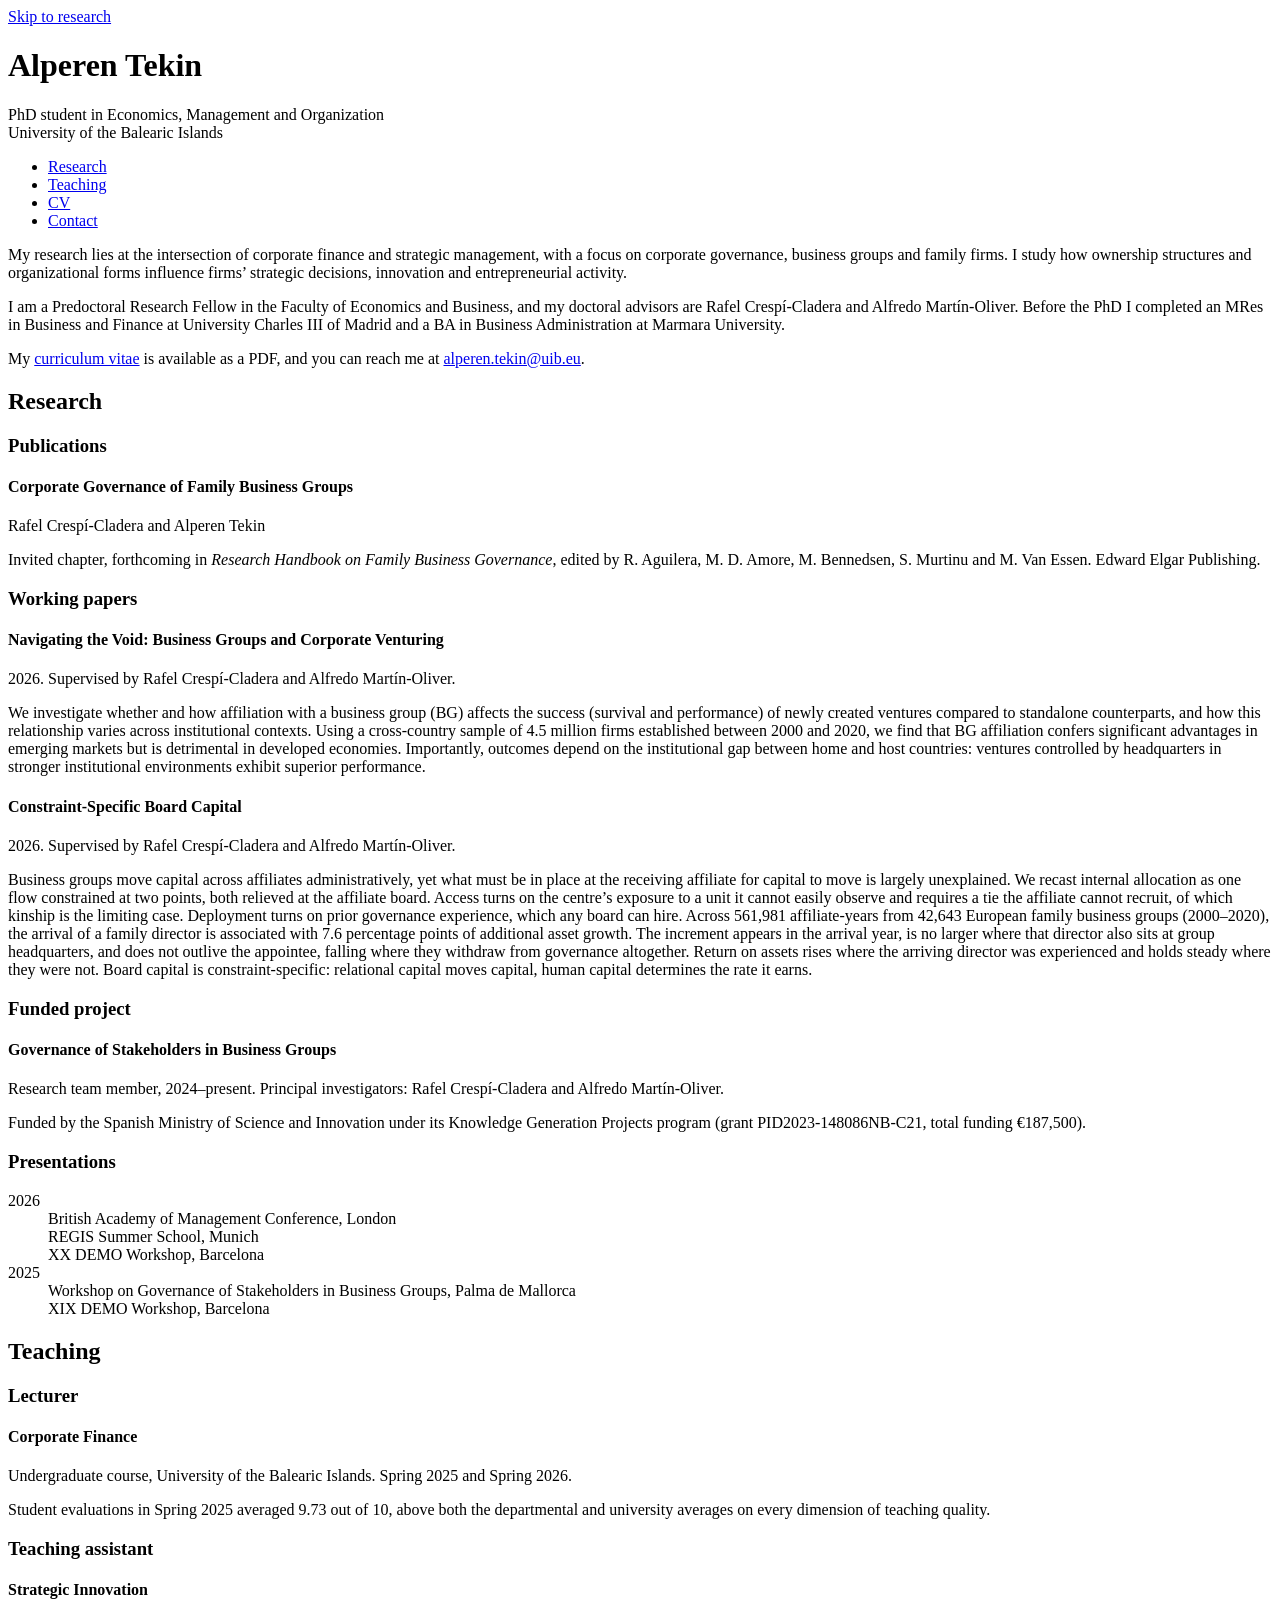
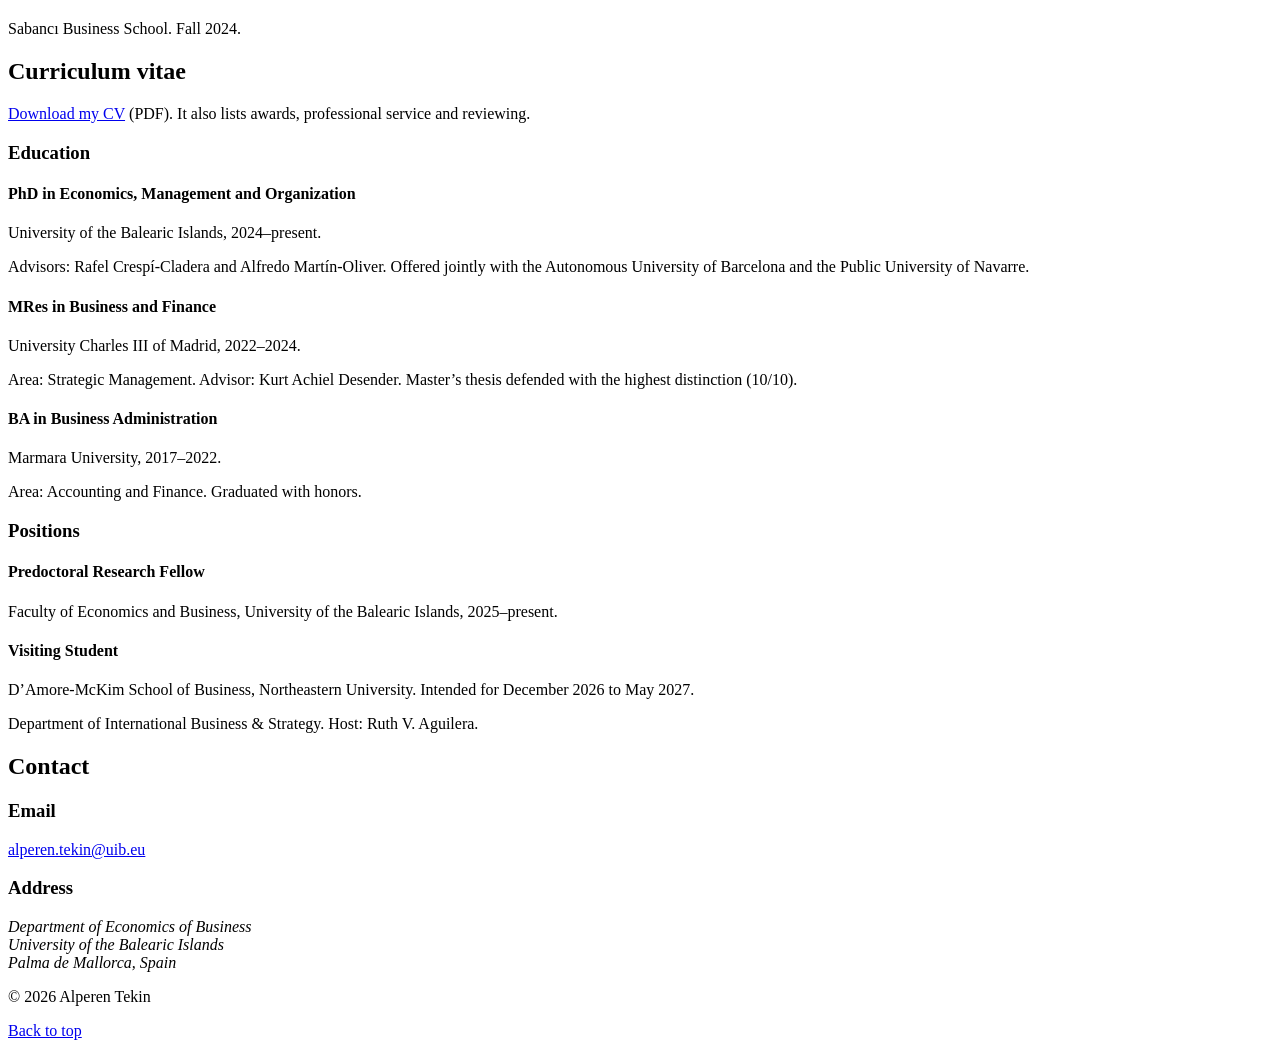
==== index.html @ be1fa484 "Add files via upload" ====
<!doctype html>
<html lang="en">
<head>
  <meta charset="utf-8">
  <meta name="viewport" content="width=device-width, initial-scale=1">
  <meta name="color-scheme" content="light dark">

  <title>Alperen Tekin, University of the Balearic Islands</title>
  <meta name="description" content="Alperen Tekin is a PhD student in Economics, Management and Organization at the University of the Balearic Islands. He studies corporate governance, business groups and family firms.">
  <meta name="author" content="Alperen Tekin">
  <link rel="canonical" href="https://alperen.es/">

  <!-- How the page appears when its link is shared -->
  <meta property="og:type" content="website">
  <meta property="og:url" content="https://alperen.es/">
  <meta property="og:title" content="Alperen Tekin">
  <meta property="og:description" content="PhD student at the University of the Balearic Islands. Research on corporate governance, business groups and family firms.">
  <meta property="og:image" content="https://alperen.es/assets/share.png">
  <meta name="twitter:card" content="summary_large_image">

  <link rel="icon" href="assets/favicon.png" sizes="48x48" type="image/png">
  <link rel="icon" href="assets/favicon.svg" type="image/svg+xml">
  <link rel="apple-touch-icon" href="assets/apple-touch-icon.png">

  <link rel="preload" href="assets/fonts/stix-two-text-latin-wght-normal.woff2" as="font" type="font/woff2" crossorigin>
  <link rel="stylesheet" href="assets/style.css">

  <!-- Tells search engines who this page is about. Keep it in step with the text below. -->
  <script type="application/ld+json">
  {
    "@context": "https://schema.org",
    "@type": "Person",
    "name": "Alperen Tekin",
    "url": "https://alperen.es/",
    "email": "alperen.tekin@uib.eu",
    "jobTitle": "Predoctoral Research Fellow",
    "affiliation": { "@type": "CollegeOrUniversity", "name": "University of the Balearic Islands" },
    "alumniOf": [
      { "@type": "CollegeOrUniversity", "name": "University Charles III of Madrid" },
      { "@type": "CollegeOrUniversity", "name": "Marmara University" }
    ],
    "knowsAbout": ["Corporate governance", "Business groups", "Family firms", "Corporate finance", "Strategic management"]
  }
  </script>
</head>

<body>

<a class="skip" href="#research">Skip to research</a>

<div class="page" id="top">


  <!-- ===================================================================
       NAME AND ROLE
       =================================================================== -->

  <header class="masthead">
    <div>
      <h1 class="name">Alperen Tekin</h1>
      <p class="role">PhD student in Economics, Management and Organization<br>
        University of the Balearic Islands</p>
    </div>

    <!-- PORTRAIT (optional). Save a photo as assets/portrait.jpg, ideally
         800 by 1000 pixels, then delete the two lines marked REMOVE. -->
    <!-- REMOVE
    <img class="portrait" src="assets/portrait.jpg" alt="Portrait of Alperen Tekin" width="800" height="1000">
    REMOVE -->
  </header>


  <main>

  <!-- ===================================================================
       HOME: navigation and introduction
       =================================================================== -->

  <div class="block intro">
    <nav class="nav" aria-label="Sections of this page">
      <ul>
        <li><a href="#research">Research</a></li>
        <li><a href="#teaching">Teaching</a></li>
        <li><a href="#cv">CV</a></li>
        <li><a href="#contact">Contact</a></li>
      </ul>
    </nav>

    <div class="main">
      <p>My research lies at the intersection of corporate finance and strategic management, with a focus on corporate governance, business groups and family firms. I study how ownership structures and organizational forms influence firms’ strategic decisions, innovation and entrepreneurial activity.</p>

      <p>I am a Predoctoral Research Fellow in the Faculty of Economics and Business, and my doctoral advisors are Rafel Crespí-Cladera and Alfredo Martín-Oliver. Before the PhD I completed an MRes in Business and Finance at University Charles III of Madrid and a BA in Business Administration at Marmara University.</p>

      <p>My <a href="alperen-tekin-cv.pdf">curriculum vitae</a> is available as a PDF, and you can reach me at <a href="mailto:alperen.tekin@uib.eu">alperen.tekin@uib.eu</a>.</p>
    </div>
  </div>


  <!-- ===================================================================
       RESEARCH
       =================================================================== -->

  <section class="section" id="research">
    <h2 class="heading">Research</h2>

    <!-- PUBLICATIONS
         To add one, copy an <article class="entry"> block (from its opening
         tag to its closing </article>), paste it where it belongs in the
         order, and change the text. -->
    <div class="block">
      <h3 class="side">Publications</h3>
      <div class="main">

        <article class="entry">
          <h4 class="title">Corporate Governance of Family Business Groups</h4>
          <p class="meta">Rafel Crespí-Cladera and Alperen Tekin</p>
          <p>Invited chapter, forthcoming in <cite>Research Handbook on Family Business Governance</cite>, edited by R. Aguilera, M. D. Amore, M. Bennedsen, S. Murtinu and M. Van Essen. Edward Elgar Publishing.</p>
        </article>

      </div>
    </div>

    <!-- WORKING PAPERS
         Each entry is a title, a grey line (year and who), then the abstract.
         To link a draft, put the PDF in a folder called "papers", delete the
         two lines marked REMOVE around the "links" paragraph, and fill in
         the addresses. -->
    <div class="block">
      <h3 class="side">Working papers</h3>
      <div class="main">

        <article class="entry">
          <h4 class="title">Navigating the Void: Business Groups and Corporate Venturing</h4>
          <p class="meta">2026. Supervised by Rafel Crespí-Cladera and Alfredo Martín-Oliver.</p>
          <p>We investigate whether and how affiliation with a business group (BG) affects the success (survival and performance) of newly created ventures compared to standalone counterparts, and how this relationship varies across institutional contexts. Using a cross-country sample of 4.5 million firms established between 2000 and 2020, we find that BG affiliation confers significant advantages in emerging markets but is detrimental in developed economies. Importantly, outcomes depend on the institutional gap between home and host countries: ventures controlled by headquarters in stronger institutional environments exhibit superior performance.</p>
          <!-- REMOVE
          <p class="links"><a href="papers/navigating-the-void.pdf">PDF</a> <a href="https://ssrn.com/abstract=0000000">SSRN</a></p>
          REMOVE -->
        </article>

        <article class="entry">
          <h4 class="title">Constraint-Specific Board Capital</h4>
          <p class="meta">2026. Supervised by Rafel Crespí-Cladera and Alfredo Martín-Oliver.</p>
          <p>Business groups move capital across affiliates administratively, yet what must be in place at the receiving affiliate for capital to move is largely unexplained. We recast internal allocation as one flow constrained at two points, both relieved at the affiliate board. Access turns on the centre’s exposure to a unit it cannot easily observe and requires a tie the affiliate cannot recruit, of which kinship is the limiting case. Deployment turns on prior governance experience, which any board can hire. Across 561,981 affiliate-years from 42,643 European family business groups (2000–2020), the arrival of a family director is associated with 7.6 percentage points of additional asset growth. The increment appears in the arrival year, is no larger where that director also sits at group headquarters, and does not outlive the appointee, falling where they withdraw from governance altogether. Return on assets rises where the arriving director was experienced and holds steady where they were not. Board capital is constraint-specific: relational capital moves capital, human capital determines the rate it earns.</p>
          <!-- REMOVE
          <p class="links"><a href="papers/constraint-specific-board-capital.pdf">PDF</a> <a href="https://ssrn.com/abstract=0000000">SSRN</a></p>
          REMOVE -->
        </article>

      </div>
    </div>

    <!-- FUNDED PROJECT -->
    <div class="block">
      <h3 class="side">Funded project</h3>
      <div class="main">

        <article class="entry">
          <h4 class="title">Governance of Stakeholders in Business Groups</h4>
          <p class="meta">Research team member, 2024–present. Principal investigators: Rafel Crespí-Cladera and Alfredo Martín-Oliver.</p>
          <p>Funded by the Spanish Ministry of Science and Innovation under its Knowledge Generation Projects program (grant PID2023-148086NB-C21, total funding €187,500).</p>
        </article>

      </div>
    </div>

    <!-- PRESENTATIONS
         A year goes in <dt>, each talk of that year in its own <dd>. -->
    <div class="block">
      <h3 class="side">Presentations</h3>
      <dl class="main dated">
        <dt>2026</dt>
        <dd>British Academy of Management Conference, London</dd>
        <dd>REGIS Summer School, Munich</dd>
        <dd>XX DEMO Workshop, Barcelona</dd>

        <dt>2025</dt>
        <dd>Workshop on Governance of Stakeholders in Business Groups, Palma de Mallorca</dd>
        <dd>XIX DEMO Workshop, Barcelona</dd>
      </dl>
    </div>
  </section>


  <!-- ===================================================================
       TEACHING
       =================================================================== -->

  <section class="section" id="teaching">
    <h2 class="heading">Teaching</h2>

    <div class="block">
      <h3 class="side">Lecturer</h3>
      <div class="main">

        <article class="entry">
          <h4 class="title">Corporate Finance</h4>
          <p class="meta">Undergraduate course, University of the Balearic Islands. Spring 2025 and Spring 2026.</p>
          <p>Student evaluations in Spring 2025 averaged 9.73 out of 10, above both the departmental and university averages on every dimension of teaching quality.</p>
        </article>

      </div>
    </div>

    <div class="block">
      <h3 class="side">Teaching assistant</h3>
      <div class="main">

        <article class="entry">
          <h4 class="title">Strategic Innovation</h4>
          <p class="meta">Sabancı Business School. Fall 2024.</p>
        </article>

      </div>
    </div>
  </section>


  <!-- ===================================================================
       CV
       To update the PDF, upload the new file under the same name,
       alperen-tekin-cv.pdf, and it replaces the old one.
       =================================================================== -->

  <section class="section" id="cv">
    <h2 class="heading">Curriculum vitae</h2>

    <div class="block">
      <p class="main"><a href="alperen-tekin-cv.pdf">Download my CV</a> (PDF). It also lists awards, professional service and reviewing.</p>
    </div>

    <div class="block">
      <h3 class="side">Education</h3>
      <div class="main">

        <article class="entry">
          <h4 class="title">PhD in Economics, Management and Organization</h4>
          <p class="meta">University of the Balearic Islands, 2024–present.</p>
          <p>Advisors: Rafel Crespí-Cladera and Alfredo Martín-Oliver. Offered jointly with the Autonomous University of Barcelona and the Public University of Navarre.</p>
        </article>

        <article class="entry">
          <h4 class="title">MRes in Business and Finance</h4>
          <p class="meta">University Charles III of Madrid, 2022–2024.</p>
          <p>Area: Strategic Management. Advisor: Kurt Achiel Desender. Master’s thesis defended with the highest distinction (10/10).</p>
        </article>

        <article class="entry">
          <h4 class="title">BA in Business Administration</h4>
          <p class="meta">Marmara University, 2017–2022.</p>
          <p>Area: Accounting and Finance. Graduated with honors.</p>
        </article>

      </div>
    </div>

    <div class="block">
      <h3 class="side">Positions</h3>
      <div class="main">

        <article class="entry">
          <h4 class="title">Predoctoral Research Fellow</h4>
          <p class="meta">Faculty of Economics and Business, University of the Balearic Islands, 2025–present.</p>
        </article>

        <article class="entry">
          <h4 class="title">Visiting Student</h4>
          <p class="meta">D’Amore-McKim School of Business, Northeastern University. Intended for December 2026 to May 2027.</p>
          <p>Department of International Business &amp; Strategy. Host: Ruth V. Aguilera.</p>
        </article>

      </div>
    </div>
  </section>


  <!-- ===================================================================
       CONTACT
       =================================================================== -->

  <section class="section" id="contact">
    <h2 class="heading">Contact</h2>

    <div class="block compact">
      <h3 class="side">Email</h3>
      <p class="main"><a href="mailto:alperen.tekin@uib.eu">alperen.tekin@uib.eu</a></p>
    </div>

    <div class="block compact">
      <h3 class="side">Address</h3>
      <address class="main">
        Department of Economics of Business<br>
        University of the Balearic Islands<br>
        Palma de Mallorca, Spain
      </address>
    </div>

    <!-- PROFILES (optional). Delete the two lines marked REMOVE, replace the
         placeholder addresses with your own, and drop any you do not use. -->
    <!-- REMOVE
    <div class="block compact">
      <h3 class="side">Profiles</h3>
      <ul class="main">
        <li><a href="https://scholar.google.com/citations?user=YOUR_ID">Google Scholar</a></li>
        <li><a href="https://orcid.org/0000-0000-0000-0000">ORCID</a></li>
        <li><a href="https://papers.ssrn.com/sol3/cf_dev/AbsByAuth.cfm?per_id=YOUR_ID">SSRN</a></li>
        <li><a href="https://www.linkedin.com/in/YOUR_NAME">LinkedIn</a></li>
      </ul>
    </div>
    REMOVE -->
  </section>

  </main>


  <footer class="footer">
    <p>© 2026 Alperen Tekin</p>
    <p><a href="#top">Back to top</a></p>
  </footer>

</div>

</body>
</html>
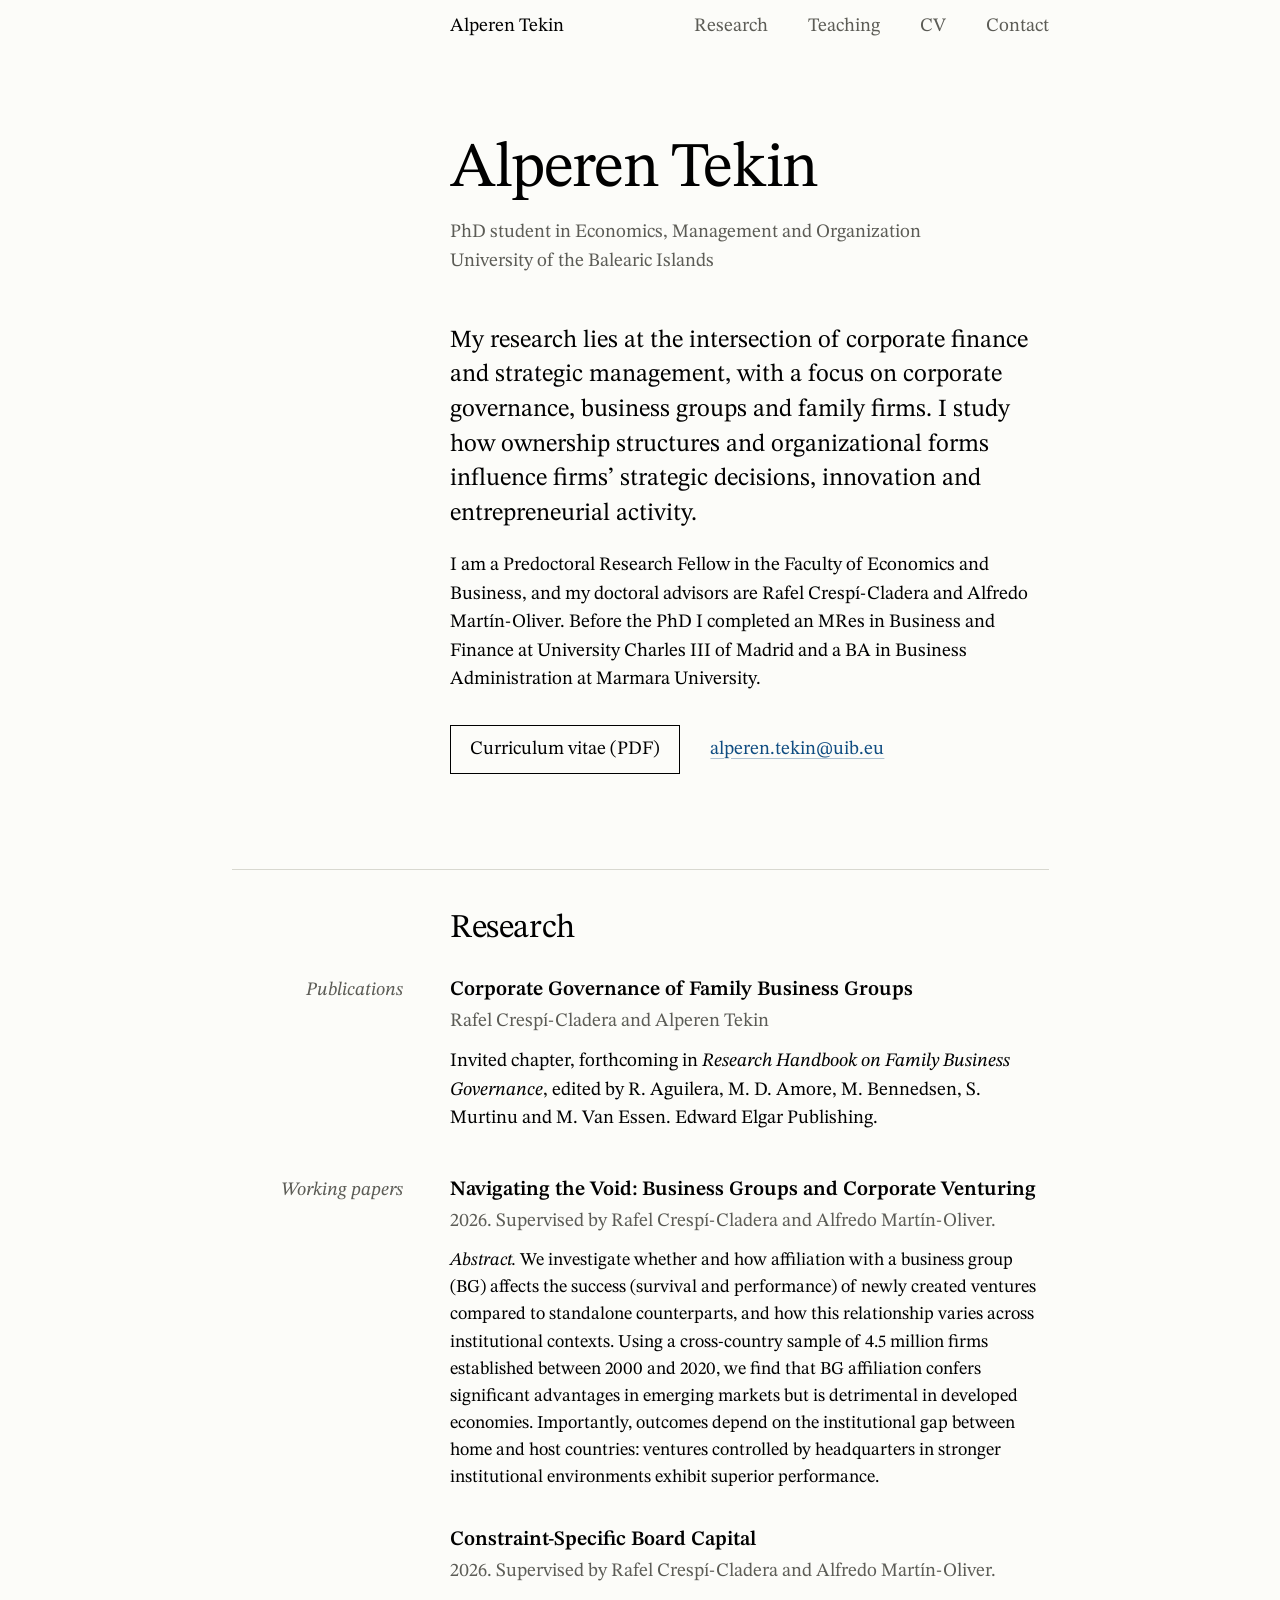
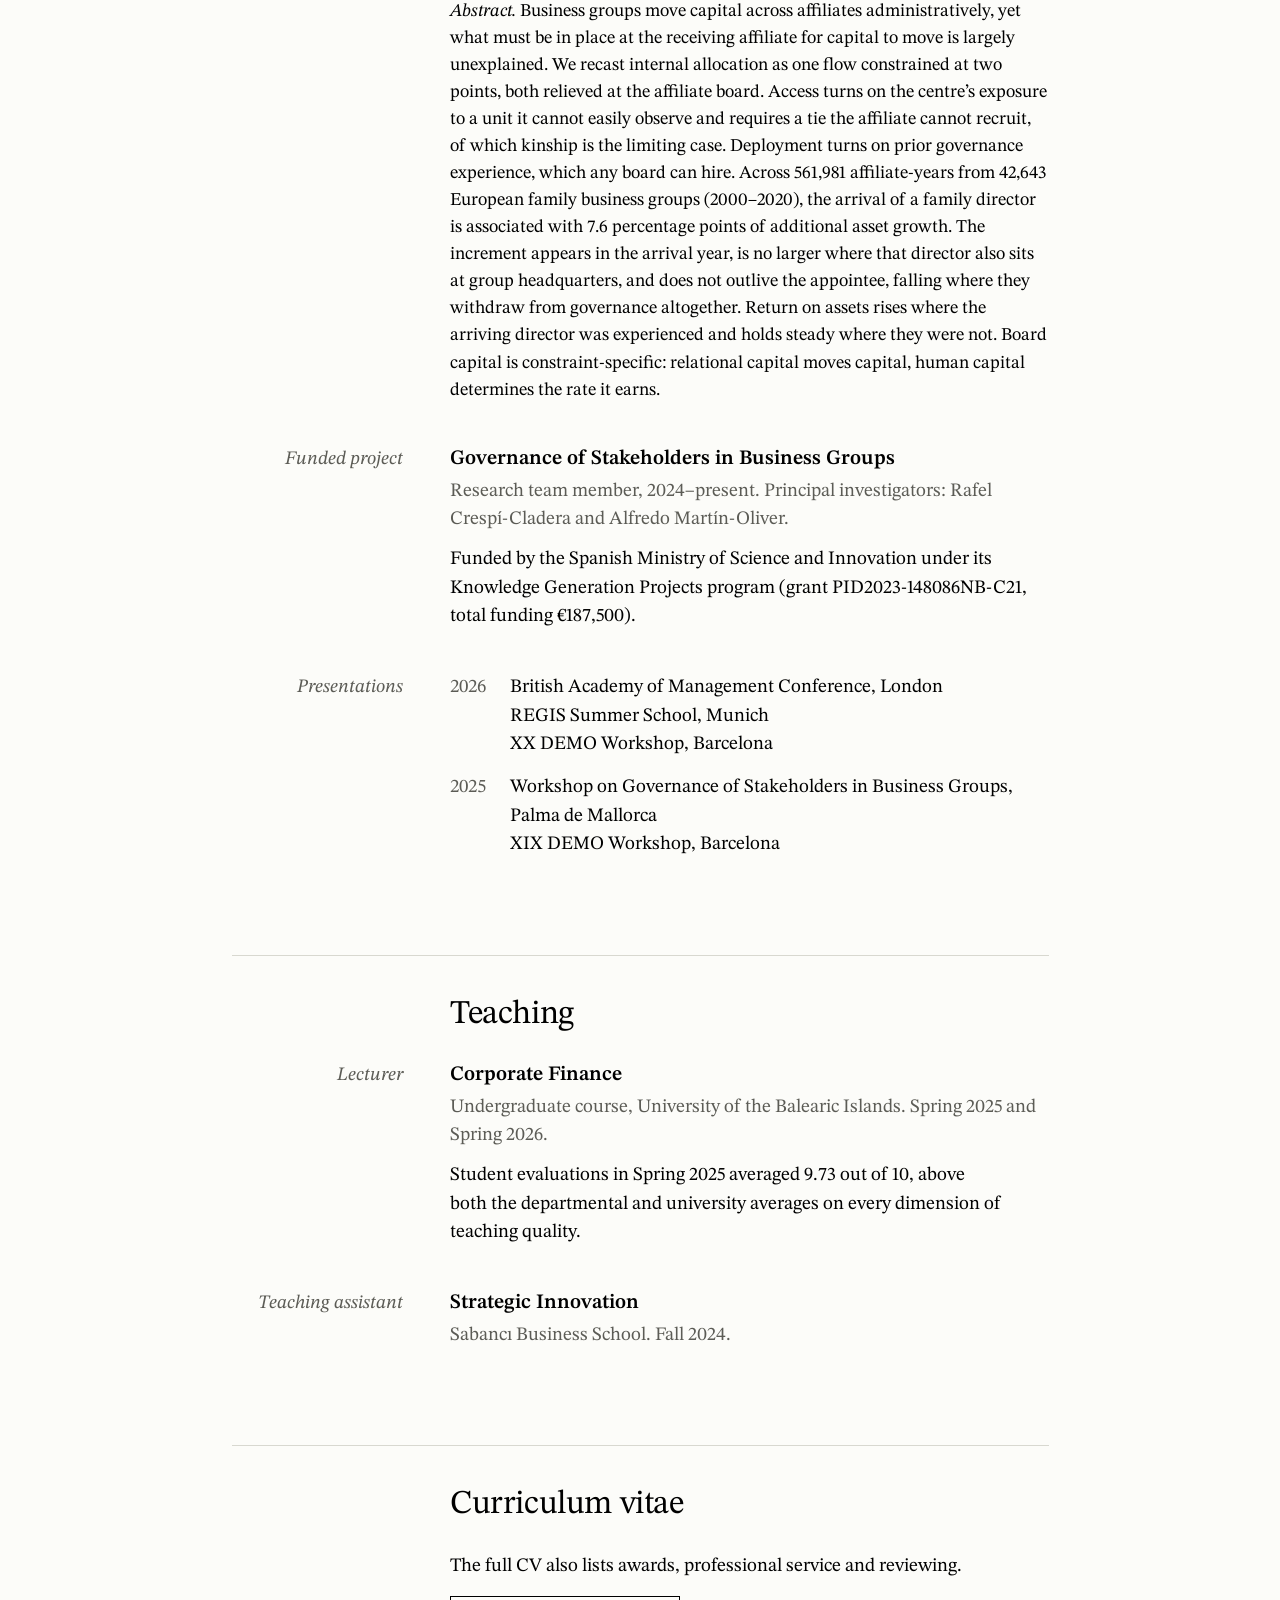
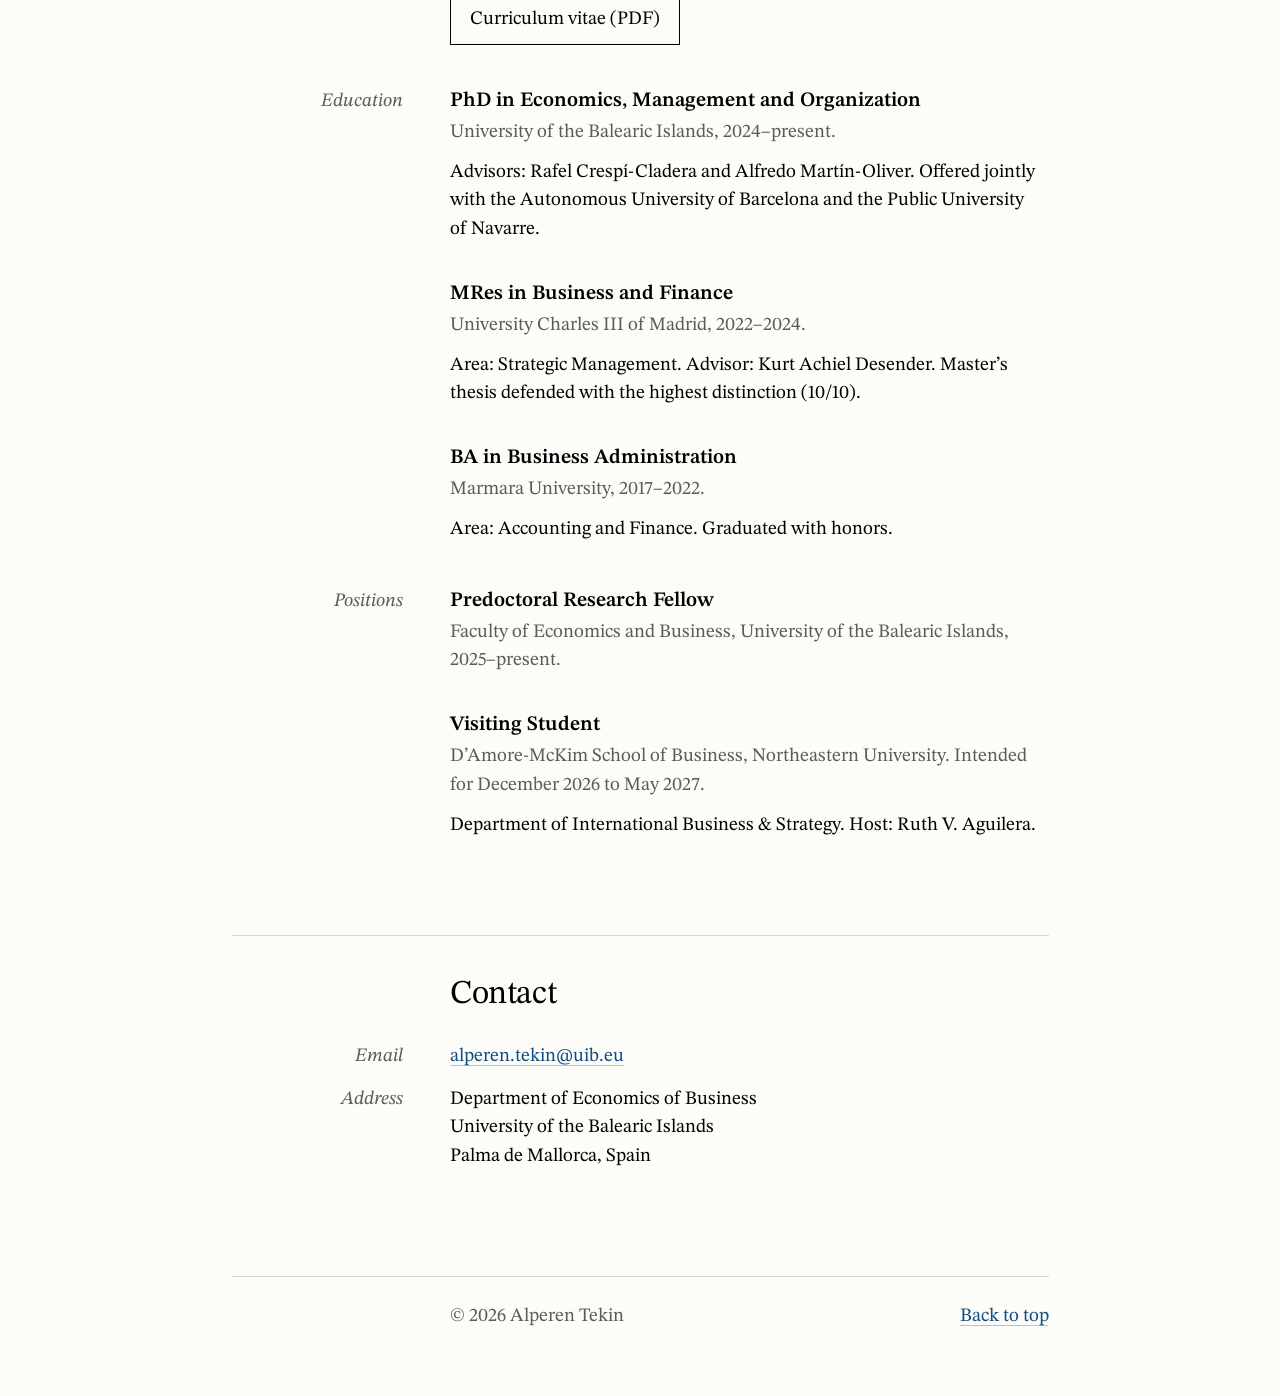
==== commit d5301b94: "Add files via upload" ====
--- a/index.html
+++ b/index.html
@@ -4,6 +4,9 @@
   <meta charset="utf-8">
   <meta name="viewport" content="width=device-width, initial-scale=1">
   <meta name="color-scheme" content="light dark">
+  <meta name="theme-color" content="#fcfcf9" media="(prefers-color-scheme: light)">
+  <meta name="theme-color" content="#131415" media="(prefers-color-scheme: dark)">
+  <meta name="format-detection" content="telephone=no">
 
   <title>Alperen Tekin, University of the Balearic Islands</title>
   <meta name="description" content="Alperen Tekin is a PhD student in Economics, Management and Organization at the University of the Balearic Islands. He studies corporate governance, business groups and family firms.">
@@ -16,6 +19,9 @@
   <meta property="og:title" content="Alperen Tekin">
   <meta property="og:description" content="PhD student at the University of the Balearic Islands. Research on corporate governance, business groups and family firms.">
   <meta property="og:image" content="https://alperen.es/assets/share.png">
+  <meta property="og:image:width" content="1200">
+  <meta property="og:image:height" content="630">
+  <meta property="og:image:alt" content="Alperen Tekin. Corporate governance, business groups and family firms.">
   <meta name="twitter:card" content="summary_large_image">
 
   <link rel="icon" href="assets/favicon.png" sizes="48x48" type="image/png">
@@ -24,6 +30,53 @@
 
   <link rel="preload" href="assets/fonts/stix-two-text-latin-wght-normal.woff2" as="font" type="font/woff2" crossorigin>
   <link rel="stylesheet" href="assets/style.css">
+
+  <!-- Optional polish for the menu bar: your name appears in the bar once the
+       large name has scrolled away, and the section being read is marked.
+       The site works the same without it. -->
+  <script>
+    document.documentElement.classList.add('js');
+    document.addEventListener('DOMContentLoaded', function () {
+      var root = document.documentElement;
+      var bar = document.querySelector('.bar');
+      var name = document.querySelector('.name');
+      var links = [].slice.call(document.querySelectorAll('.nav a'));
+      var sections = links.map(function (a) {
+        return document.getElementById(a.getAttribute('href').slice(1));
+      });
+      var waiting = false;
+
+      function update() {
+        waiting = false;
+        var barHeight = bar.offsetHeight;
+        var line = barHeight + window.innerHeight * 0.3;
+        var current = -1;
+        root.classList.toggle('scrolled', window.scrollY > 4);
+        root.classList.toggle('past-name', name.getBoundingClientRect().bottom < barHeight);
+        sections.forEach(function (section, i) {
+          if (section && section.getBoundingClientRect().top <= line) current = i;
+        });
+        if (window.scrollY > 4 && window.innerHeight + window.scrollY >= root.scrollHeight - 2) {
+          current = sections.length - 1;
+        }
+        links.forEach(function (a, i) {
+          if (i === current) a.setAttribute('aria-current', 'location');
+          else a.removeAttribute('aria-current');
+        });
+      }
+
+      function request() {
+        if (!waiting) {
+          waiting = true;
+          requestAnimationFrame(update);
+        }
+      }
+
+      window.addEventListener('scroll', request, { passive: true });
+      window.addEventListener('resize', request);
+      update();
+    });
+  </script>
 
   <!-- Tells search engines who this page is about. Keep it in step with the text below. -->
   <script type="application/ld+json">
@@ -44,39 +97,20 @@
   </script>
 </head>
 
-<body>
-
-<a class="skip" href="#research">Skip to research</a>
-
-<div class="page" id="top">
-
-
-  <!-- ===================================================================
-       NAME AND ROLE
-       =================================================================== -->
-
-  <header class="masthead">
-    <div>
-      <h1 class="name">Alperen Tekin</h1>
-      <p class="role">PhD student in Economics, Management and Organization<br>
-        University of the Balearic Islands</p>
-    </div>
-
-    <!-- PORTRAIT (optional). Save a photo as assets/portrait.jpg, ideally
-         800 by 1000 pixels, then delete the two lines marked REMOVE. -->
-    <!-- REMOVE
-    <img class="portrait" src="assets/portrait.jpg" alt="Portrait of Alperen Tekin" width="800" height="1000">
-    REMOVE -->
-  </header>
-
-
-  <main>
-
-  <!-- ===================================================================
-       HOME: navigation and introduction
-       =================================================================== -->
-
-  <div class="block intro">
+<body id="top">
+
+<a class="skip" href="#main">Skip to main content</a>
+
+
+<!-- =====================================================================
+     MENU BAR
+     Each link points at a section further down: href="#research" jumps to
+     the section that has id="research".
+     ===================================================================== -->
+
+<header class="bar">
+  <div class="bar-inner">
+    <a class="bar-name" href="#top">Alperen Tekin</a>
     <nav class="nav" aria-label="Sections of this page">
       <ul>
         <li><a href="#research">Research</a></li>
@@ -85,14 +119,48 @@
         <li><a href="#contact">Contact</a></li>
       </ul>
     </nav>
-
-    <div class="main">
-      <p>My research lies at the intersection of corporate finance and strategic management, with a focus on corporate governance, business groups and family firms. I study how ownership structures and organizational forms influence firms’ strategic decisions, innovation and entrepreneurial activity.</p>
-
-      <p>I am a Predoctoral Research Fellow in the Faculty of Economics and Business, and my doctoral advisors are Rafel Crespí-Cladera and Alfredo Martín-Oliver. Before the PhD I completed an MRes in Business and Finance at University Charles III of Madrid and a BA in Business Administration at Marmara University.</p>
-
-      <p>My <a href="alperen-tekin-cv.pdf">curriculum vitae</a> is available as a PDF, and you can reach me at <a href="mailto:alperen.tekin@uib.eu">alperen.tekin@uib.eu</a>.</p>
-    </div>
+  </div>
+</header>
+
+
+<div class="page">
+
+  <main id="main">
+
+
+  <!-- ===================================================================
+       NAME AND ROLE
+       =================================================================== -->
+
+  <div class="masthead">
+    <div>
+      <h1 class="name">Alperen Tekin</h1>
+      <p class="role">PhD student in Economics, Management and Organization<br>
+        University of the Balearic Islands</p>
+    </div>
+
+    <!-- PORTRAIT (optional). Save a photo as assets/portrait.jpg, ideally
+         800 by 1000 pixels, then delete the two lines marked REMOVE. -->
+    <!-- REMOVE
+    <img class="portrait" src="assets/portrait.jpg" alt="Portrait of Alperen Tekin" width="800" height="1000">
+    REMOVE -->
+  </div>
+
+
+  <!-- ===================================================================
+       HOME: introduction
+       The first paragraph (class "lead") is set larger than the rest.
+       =================================================================== -->
+
+  <div class="intro">
+    <p class="lead">My research lies at the intersection of corporate finance and strategic management, with a focus on corporate governance, business groups and family firms. I study how ownership structures and organizational forms influence firms’ strategic decisions, innovation and entrepreneurial activity.</p>
+
+    <p>I am a Predoctoral Research Fellow in the Faculty of Economics and Business, and my doctoral advisors are Rafel Crespí-Cladera and Alfredo Martín-Oliver. Before the PhD I completed an MRes in Business and Finance at University Charles III of Madrid and a BA in Business Administration at Marmara University.</p>
+
+    <p class="actions">
+      <a class="button" href="alperen-tekin-cv.pdf">Curriculum vitae (PDF)</a>
+      <a href="mailto:alperen.tekin@uib.eu">alperen.tekin@uib.eu</a>
+    </p>
   </div>
 
 
@@ -121,7 +189,8 @@
     </div>
 
     <!-- WORKING PAPERS
-         Each entry is a title, a grey line (year and who), then the abstract.
+         Each entry is a title, a grey line (year and who), then the abstract,
+         which starts with the word "Abstract." in italics.
          To link a draft, put the PDF in a folder called "papers", delete the
          two lines marked REMOVE around the "links" paragraph, and fill in
          the addresses. -->
@@ -132,7 +201,7 @@
         <article class="entry">
           <h4 class="title">Navigating the Void: Business Groups and Corporate Venturing</h4>
           <p class="meta">2026. Supervised by Rafel Crespí-Cladera and Alfredo Martín-Oliver.</p>
-          <p>We investigate whether and how affiliation with a business group (BG) affects the success (survival and performance) of newly created ventures compared to standalone counterparts, and how this relationship varies across institutional contexts. Using a cross-country sample of 4.5 million firms established between 2000 and 2020, we find that BG affiliation confers significant advantages in emerging markets but is detrimental in developed economies. Importantly, outcomes depend on the institutional gap between home and host countries: ventures controlled by headquarters in stronger institutional environments exhibit superior performance.</p>
+          <p class="abstract"><span class="runin">Abstract.</span> We investigate whether and how affiliation with a business group (BG) affects the success (survival and performance) of newly created ventures compared to standalone counterparts, and how this relationship varies across institutional contexts. Using a cross-country sample of 4.5 million firms established between 2000 and 2020, we find that BG affiliation confers significant advantages in emerging markets but is detrimental in developed economies. Importantly, outcomes depend on the institutional gap between home and host countries: ventures controlled by headquarters in stronger institutional environments exhibit superior performance.</p>
           <!-- REMOVE
           <p class="links"><a href="papers/navigating-the-void.pdf">PDF</a> <a href="https://ssrn.com/abstract=0000000">SSRN</a></p>
           REMOVE -->
@@ -141,7 +210,7 @@
         <article class="entry">
           <h4 class="title">Constraint-Specific Board Capital</h4>
           <p class="meta">2026. Supervised by Rafel Crespí-Cladera and Alfredo Martín-Oliver.</p>
-          <p>Business groups move capital across affiliates administratively, yet what must be in place at the receiving affiliate for capital to move is largely unexplained. We recast internal allocation as one flow constrained at two points, both relieved at the affiliate board. Access turns on the centre’s exposure to a unit it cannot easily observe and requires a tie the affiliate cannot recruit, of which kinship is the limiting case. Deployment turns on prior governance experience, which any board can hire. Across 561,981 affiliate-years from 42,643 European family business groups (2000–2020), the arrival of a family director is associated with 7.6 percentage points of additional asset growth. The increment appears in the arrival year, is no larger where that director also sits at group headquarters, and does not outlive the appointee, falling where they withdraw from governance altogether. Return on assets rises where the arriving director was experienced and holds steady where they were not. Board capital is constraint-specific: relational capital moves capital, human capital determines the rate it earns.</p>
+          <p class="abstract"><span class="runin">Abstract.</span> Business groups move capital across affiliates administratively, yet what must be in place at the receiving affiliate for capital to move is largely unexplained. We recast internal allocation as one flow constrained at two points, both relieved at the affiliate board. Access turns on the centre’s exposure to a unit it cannot easily observe and requires a tie the affiliate cannot recruit, of which kinship is the limiting case. Deployment turns on prior governance experience, which any board can hire. Across 561,981 affiliate-years from 42,643 European family business groups (2000–2020), the arrival of a family director is associated with 7.6 percentage points of additional asset growth. The increment appears in the arrival year, is no larger where that director also sits at group headquarters, and does not outlive the appointee, falling where they withdraw from governance altogether. Return on assets rises where the arriving director was experienced and holds steady where they were not. Board capital is constraint-specific: relational capital moves capital, human capital determines the rate it earns.</p>
           <!-- REMOVE
           <p class="links"><a href="papers/constraint-specific-board-capital.pdf">PDF</a> <a href="https://ssrn.com/abstract=0000000">SSRN</a></p>
           REMOVE -->
@@ -226,7 +295,10 @@
     <h2 class="heading">Curriculum vitae</h2>
 
     <div class="block">
-      <p class="main"><a href="alperen-tekin-cv.pdf">Download my CV</a> (PDF). It also lists awards, professional service and reviewing.</p>
+      <div class="main">
+        <p>The full CV also lists awards, professional service and reviewing.</p>
+        <p class="actions"><a class="button" href="alperen-tekin-cv.pdf">Curriculum vitae (PDF)</a></p>
+      </div>
     </div>
 
     <div class="block">
--- a/assets/style.css
+++ b/assets/style.css
@@ -0,0 +1,687 @@
+/* =============================================================================
+   alperen.es
+
+   One typeface, one text column, one margin for labels, and a menu bar that
+   stays in view. Plain CSS: no framework and no build step. The content lives
+   in index.html; you should rarely need to open this file.
+
+   Contents
+     1. Typeface
+     2. Colours and measurements   <- the only part you are likely to change
+     3. Base
+     4. Menu bar
+     5. Layout on a phone
+     6. Layout on a wide screen
+     7. Print
+   ============================================================================= */
+
+
+/* 1. Typeface -----------------------------------------------------------------
+   STIX Two Text, SIL Open Font License 1.1 (see fonts/OFL.txt).
+   Served from this site, so nothing is requested from a third party.
+   The two "latin-ext" files download only if a page uses letters such as
+   ş, ğ or İ. Keep them listed before the "latin" files: where the ranges
+   overlap, the browser tries the last one first.                                */
+
+@font-face {
+  font-family: "STIX Two Text";
+  font-style: normal;
+  font-weight: 400 700;
+  font-display: swap;
+  src: url("fonts/stix-two-text-latin-ext-wght-normal.woff2") format("woff2");
+  unicode-range: U+0100-02BA, U+02BD-02C5, U+02C7-02CC, U+02CE-02D7, U+02DD-02FF,
+    U+0304, U+0308, U+0329, U+1D00-1DBF, U+1E00-1E9F, U+1EF2-1EFF, U+2020,
+    U+20A0-20AB, U+20AD-20C0, U+2113, U+2C60-2C7F, U+A720-A7FF;
+}
+
+@font-face {
+  font-family: "STIX Two Text";
+  font-style: italic;
+  font-weight: 400 700;
+  font-display: swap;
+  src: url("fonts/stix-two-text-latin-ext-wght-italic.woff2") format("woff2");
+  unicode-range: U+0100-02BA, U+02BD-02C5, U+02C7-02CC, U+02CE-02D7, U+02DD-02FF,
+    U+0304, U+0308, U+0329, U+1D00-1DBF, U+1E00-1E9F, U+1EF2-1EFF, U+2020,
+    U+20A0-20AB, U+20AD-20C0, U+2113, U+2C60-2C7F, U+A720-A7FF;
+}
+
+@font-face {
+  font-family: "STIX Two Text";
+  font-style: normal;
+  font-weight: 400 700;
+  font-display: swap;
+  src: url("fonts/stix-two-text-latin-wght-normal.woff2") format("woff2");
+  unicode-range: U+0000-00FF, U+0131, U+0152-0153, U+02BB-02BC, U+02C6, U+02DA,
+    U+02DC, U+0304, U+0308, U+0329, U+2000-206F, U+20AC, U+2122, U+2191, U+2193,
+    U+2212, U+2215, U+FEFF, U+FFFD;
+}
+
+@font-face {
+  font-family: "STIX Two Text";
+  font-style: italic;
+  font-weight: 400 700;
+  font-display: swap;
+  src: url("fonts/stix-two-text-latin-wght-italic.woff2") format("woff2");
+  unicode-range: U+0000-00FF, U+0131, U+0152-0153, U+02BB-02BC, U+02C6, U+02DA,
+    U+02DC, U+0304, U+0308, U+0329, U+2000-206F, U+20AC, U+2122, U+2191, U+2193,
+    U+2212, U+2215, U+FEFF, U+FFFD;
+}
+
+
+/* A stand-in for the moment before the typeface above has arrived: the
+   visitor's own Times, scaled to the same width, so the text does not shift
+   when the real font replaces it. */
+
+@font-face {
+  font-family: "STIX Two Text fallback";
+  src: local("Times New Roman"), local("Liberation Serif"), local("Times");
+  size-adjust: 104.4%;
+}
+
+@font-face {
+  font-family: "STIX Two Text fallback";
+  font-style: italic;
+  src: local("Times New Roman Italic"), local("Liberation Serif Italic"), local("Times Italic");
+  size-adjust: 100.9%;
+}
+
+@font-face {
+  font-family: "STIX Two Text fallback";
+  font-weight: 600 700;
+  src: local("Times New Roman Bold"), local("Liberation Serif Bold"), local("Times Bold");
+  size-adjust: 104.9%;
+}
+
+
+/* 2. Colours and measurements ------------------------------------------------- */
+
+:root {
+  --paper: #fcfcf9;                       /* page */
+  --ink: #000;                            /* text */
+  --quiet: #5c5c56;                       /* margin labels, dates, affiliations */
+  --rule: #d8d8d0;                        /* the thin lines between sections */
+  --link: #0f4c81;                        /* links: the only colour on the page */
+  --link-rule: rgba(15, 76, 129, 0.32);   /* underline beneath a link */
+  --select: rgba(15, 76, 129, 0.14);      /* highlighted text */
+
+  --margin: 9em;       /* width of the label column on a wide screen */
+  --gutter: 2.5em;     /* gap between the labels and the text */
+  --measure: 31.5em;   /* width of the text column, roughly 72 characters */
+  --pad: 1.25rem;      /* space between the content and the screen edge */
+  --bar: 3.25rem;      /* height of the menu bar */
+}
+
+/* Visitors whose device is set to dark mode get these colours instead.
+   To keep the site light for everyone, delete this block and change
+   "light dark" to "light" in the html rule below and in index.html.            */
+@media (prefers-color-scheme: dark) {
+  :root {
+    --paper: #131415;
+    --ink: #e8e6e1;
+    --quiet: #a3a19a;
+    --rule: #2e3033;
+    --link: #9cc0ec;
+    --link-rule: rgba(156, 192, 236, 0.4);
+    --select: rgba(156, 192, 236, 0.22);
+  }
+
+  /* Light text on a dark page looks heavier on a Mac; this evens it out. */
+  body {
+    -webkit-font-smoothing: antialiased;
+    -moz-osx-font-smoothing: grayscale;
+  }
+}
+
+
+/* 3. Base --------------------------------------------------------------------- */
+
+*,
+*::before,
+*::after {
+  box-sizing: border-box;
+}
+
+html {
+  color-scheme: light dark;
+  -webkit-text-size-adjust: 100%;
+  text-size-adjust: 100%;
+  scroll-padding-top: calc(var(--bar) + 1.25rem);   /* menu links stop below the bar */
+}
+
+@media (prefers-reduced-motion: no-preference) {
+  html {
+    scroll-behavior: smooth;
+  }
+}
+
+body {
+  margin: 0;
+  background: var(--paper);
+  color: var(--ink);
+  font-family: "STIX Two Text", "STIX Two Text fallback", "Times New Roman", Times, serif;
+  font-size: clamp(1.0625rem, 1rem + 0.25vw, 1.125rem);   /* 17px on a phone, 18px on a tablet */
+  line-height: 1.5;
+  font-kerning: normal;
+  font-variant-numeric: proportional-nums;
+  font-synthesis: none;
+  text-rendering: optimizeLegibility;
+  overflow-wrap: break-word;
+}
+
+/* The type grows with the screen, so the page holds its own on a large monitor. */
+@media (min-width: 80em) {
+  body {
+    font-size: 1.1875rem;   /* 19px on a laptop or desktop */
+  }
+}
+
+@media (min-width: 120em) {
+  body {
+    font-size: 1.25rem;     /* 20px on a large monitor */
+  }
+}
+
+h1, h2, h3, h4, p, ul, dl, dt, dd, address {
+  margin: 0;
+  padding: 0;
+  font: inherit;
+}
+
+ul {
+  list-style: none;
+}
+
+h1, h2, h4 {
+  text-wrap: balance;
+}
+
+p {
+  text-wrap: pretty;
+}
+
+p + p {
+  margin-top: 0.75em;
+}
+
+cite {
+  font-style: italic;
+}
+
+a {
+  color: var(--link);
+  text-decoration: underline;
+  text-decoration-thickness: 1px;
+  text-decoration-color: var(--link-rule);
+  text-underline-offset: 0.2em;
+}
+
+a:hover {
+  text-decoration-color: currentColor;
+}
+
+:focus-visible {
+  outline: 2px solid var(--link);
+  outline-offset: 3px;
+  border-radius: 1px;
+}
+
+::selection {
+  background: var(--select);
+}
+
+@media (prefers-reduced-motion: reduce) {
+  * {
+    transition: none !important;
+  }
+}
+
+/* Shown only when someone tabs into the page with a keyboard. */
+.skip {
+  position: absolute;
+  z-index: 20;
+  left: var(--pad);
+  top: 0.5rem;
+  padding: 0.4em 0.8em;
+  background: var(--paper);
+  transform: translateY(-120%);
+}
+
+.skip:focus {
+  transform: none;
+}
+
+
+/* 4. Menu bar -----------------------------------------------------------------
+   Stays at the top of the window. The small script in index.html adds three
+   refinements: the line under the bar appears once the page is scrolled, your
+   name appears in the bar once the large name has scrolled away, and the
+   section being read is marked. Without the script the bar simply shows the
+   line, the name and the links.                                                 */
+
+.bar {
+  position: sticky;
+  top: 0;
+  z-index: 10;
+  background: var(--paper);
+}
+
+.bar-inner {
+  position: relative;
+  display: flex;
+  align-items: center;
+  justify-content: space-between;
+  min-height: var(--bar);
+  max-width: calc(var(--measure) + 2 * var(--pad));
+  margin-inline: auto;
+  padding-inline: var(--pad);
+}
+
+/* The line under the bar, as wide as the lines between sections. */
+.bar-inner::after {
+  content: "";
+  position: absolute;
+  left: var(--pad);
+  right: var(--pad);
+  bottom: 0;
+  height: 1px;
+  background: var(--rule);
+}
+
+.js .bar-inner::after {
+  opacity: 0;
+  transition: opacity 0.2s;
+}
+
+.js.scrolled .bar-inner::after {
+  opacity: 1;
+}
+
+.bar-name {
+  display: none;            /* no room for it beside the links on a phone */
+  color: var(--ink);
+  text-decoration: none;
+}
+
+.nav ul {
+  display: flex;
+  column-gap: 0.4em;
+  margin-inline: -0.55em;
+}
+
+.nav a {
+  display: inline-block;
+  padding: 0.7em 0.55em;    /* a comfortable target for a thumb */
+  color: var(--quiet);
+  text-decoration: none;
+}
+
+.nav a:hover {
+  color: var(--ink);
+}
+
+.nav a:focus-visible {
+  outline-offset: -4px;     /* keeps the focus ring inside the bar */
+}
+
+.nav a[aria-current] {
+  color: var(--ink);
+  text-decoration: underline;
+  text-decoration-thickness: 1px;
+  text-decoration-color: currentColor;
+  text-underline-offset: 0.4em;
+}
+
+
+/* 5. Layout on a phone -------------------------------------------------------- */
+
+.page {
+  max-width: calc(var(--measure) + 2 * var(--pad));
+  margin-inline: auto;
+  padding: 2.25rem var(--pad) 3rem;
+}
+
+/* Name and role */
+
+.masthead {
+  display: flex;
+  flex-direction: column-reverse;
+  align-items: flex-start;
+  gap: 1.5em;
+}
+
+.name {
+  font-size: clamp(2.35em, 1.5em + 4.2vw, 3.35em);   /* grows with the screen and the text */
+  line-height: 1.04;
+  letter-spacing: -0.022em;
+}
+
+.role {
+  margin-top: 0.9em;
+  color: var(--quiet);
+}
+
+.portrait {
+  display: block;
+  width: 6.5em;
+  height: auto;
+  aspect-ratio: 4 / 5;
+  object-fit: cover;
+}
+
+/* Introduction: one larger opening paragraph, the rest at reading size. */
+
+.intro {
+  margin-top: 2em;
+}
+
+.lead {
+  font-size: 1.22em;
+  line-height: 1.42;
+}
+
+.lead + p {
+  margin-top: 1.1em;
+}
+
+.actions {
+  display: flex;
+  flex-wrap: wrap;
+  align-items: center;
+  gap: 0.9em 1.6em;
+}
+
+.intro .actions {
+  margin-top: 1.6em;
+}
+
+/* The one button on the page: used for the CV. */
+.button {
+  display: inline-block;
+  padding: 0.62em 1em;
+  border: 1px solid var(--ink);
+  color: var(--ink);
+  line-height: 1.25;
+  text-decoration: none;
+}
+
+.button:hover {
+  background: var(--ink);
+  color: var(--paper);
+}
+
+/* Sections: a thin line, a heading, then blocks. */
+
+.section {
+  margin-top: 4em;
+  padding-top: 1.9em;
+  border-top: 1px solid var(--rule);
+}
+
+.heading {
+  --scale: 1.6;
+  font-size: calc(var(--scale) * 1em);
+  line-height: 1.15;
+  letter-spacing: -0.012em;
+}
+
+/* A block is one label plus the text that belongs to it. */
+
+.block {
+  margin-top: 2.25em;
+}
+
+.heading + .block {
+  margin-top: 1.5em;
+}
+
+/* Short blocks that belong together, such as the lines of the contact details. */
+.compact + .compact {
+  margin-top: 0.75em;
+}
+
+.side {
+  margin-bottom: 0.35em;
+  color: var(--quiet);
+  font-style: italic;
+}
+
+/* An entry: a title, a quiet line saying who, where and when, then the substance. */
+
+.entry + .entry {
+  margin-top: 1.9em;
+}
+
+.title {
+  font-size: 1.08em;
+  font-weight: 600;
+  line-height: 1.3;
+}
+
+.title + p {
+  margin-top: 0.25em;
+}
+
+.meta {
+  color: var(--quiet);
+}
+
+.meta + p {
+  margin-top: 0.6em;
+}
+
+/* An abstract opens the way it does in a journal: with the word itself. */
+.abstract {
+  font-size: 0.95em;
+}
+
+.runin {
+  font-style: italic;
+}
+
+.links a + a {
+  margin-left: 1.25em;
+}
+
+/* A list with years down the left: used for presentations. */
+
+.dated {
+  display: grid;
+  grid-template-columns: max-content minmax(0, 1fr);
+  column-gap: 1.25em;
+  align-items: baseline;
+}
+
+.dated dt {
+  grid-column: 1;
+  color: var(--quiet);
+  font-variant-numeric: tabular-nums;
+}
+
+.dated dd {
+  grid-column: 2;
+}
+
+.dated dd + dt,
+.dated dd + dt + dd {
+  margin-top: 0.75em;
+}
+
+/* Footer */
+
+.footer {
+  display: flex;
+  flex-wrap: wrap;
+  justify-content: space-between;
+  gap: 0.25em 2em;
+  margin-top: 4.5em;
+  padding-top: 1.4em;
+  border-top: 1px solid var(--rule);
+  color: var(--quiet);
+}
+
+.footer p {
+  margin: 0;
+}
+
+
+/* 6. Layout on a wide screen ---------------------------------------------------
+   Everything hangs from one vertical line: labels sit to its left, set flush
+   right; text sits to its right, set flush left. The lines between sections
+   run the full width of both.                                                   */
+
+@media print, (min-width: 48em) {
+  :root {
+    --pad: 2rem;
+  }
+
+  .bar-inner,
+  .page {
+    max-width: calc(var(--margin) + var(--gutter) + var(--measure) + 2 * var(--pad));
+  }
+
+  /* Name and links start on the same line as the text below them. */
+  .bar-inner {
+    padding-left: calc(var(--pad) + var(--margin) + var(--gutter));
+  }
+
+  .bar-name {
+    display: block;
+  }
+
+  .js .bar-name {
+    opacity: 0;
+    visibility: hidden;
+    transition: opacity 0.2s, visibility 0.2s;
+  }
+
+  .js.past-name .bar-name {
+    opacity: 1;
+    visibility: visible;
+  }
+
+  .nav ul {
+    column-gap: 1em;
+  }
+
+  .page {
+    padding-top: clamp(3rem, 9vh, 5.5rem);
+    padding-bottom: 4rem;
+  }
+
+  .intro {
+    margin-left: calc(var(--margin) + var(--gutter));
+  }
+
+  /* The name sits on the text line; a portrait, if there is one, hangs in the
+     margin beside it. */
+  .masthead {
+    display: grid;
+    grid-template-columns: var(--margin) minmax(0, 1fr);
+    column-gap: var(--gutter);
+    align-items: start;
+  }
+
+  .masthead > div {
+    grid-column: 2;
+  }
+
+  .portrait {
+    grid-column: 1;
+    grid-row: 1;
+    justify-self: end;
+    width: 7.25em;
+    margin-top: 0.6em;
+  }
+
+  .intro {
+    margin-top: 2.5em;
+  }
+
+  .lead {
+    font-size: 1.3em;
+    line-height: 1.4;
+  }
+
+  .section {
+    margin-top: 5em;
+    padding-top: 2.1em;
+  }
+
+  .heading {
+    --scale: 1.75;
+    /* Same indent as the text, corrected for the heading's larger type. */
+    margin-left: calc((var(--margin) + var(--gutter)) / var(--scale));
+  }
+
+  .block {
+    display: grid;
+    grid-template-columns: var(--margin) minmax(0, 1fr);
+    column-gap: var(--gutter);
+    align-items: baseline;
+  }
+
+  .side {
+    grid-column: 1;
+    margin-bottom: 0;
+    text-align: right;
+  }
+
+  .main {
+    grid-column: 2;
+  }
+
+  .footer {
+    margin-top: 5.5em;
+    padding-left: calc(var(--margin) + var(--gutter));
+  }
+}
+
+
+/* 7. Print -------------------------------------------------------------------- */
+
+@media print {
+  :root {
+    --paper: #fff;
+    --ink: #000;
+    --quiet: #333;
+    --rule: #bbb;
+    --link: #000;
+    --link-rule: transparent;
+  }
+
+  body {
+    font-size: 10.5pt;
+  }
+
+  .page {
+    max-width: calc(var(--margin) + var(--gutter) + var(--measure));
+    padding: 0;
+  }
+
+  .bar,
+  .skip,
+  .footer a {
+    display: none;
+  }
+
+  .name {
+    font-size: 2.6em;
+  }
+
+  .button {
+    padding: 0;
+    border: 0;
+  }
+
+  .heading,
+  .side,
+  .title,
+  .meta {
+    break-after: avoid;
+  }
+
+  p {
+    orphans: 3;
+    widows: 3;
+  }
+}
